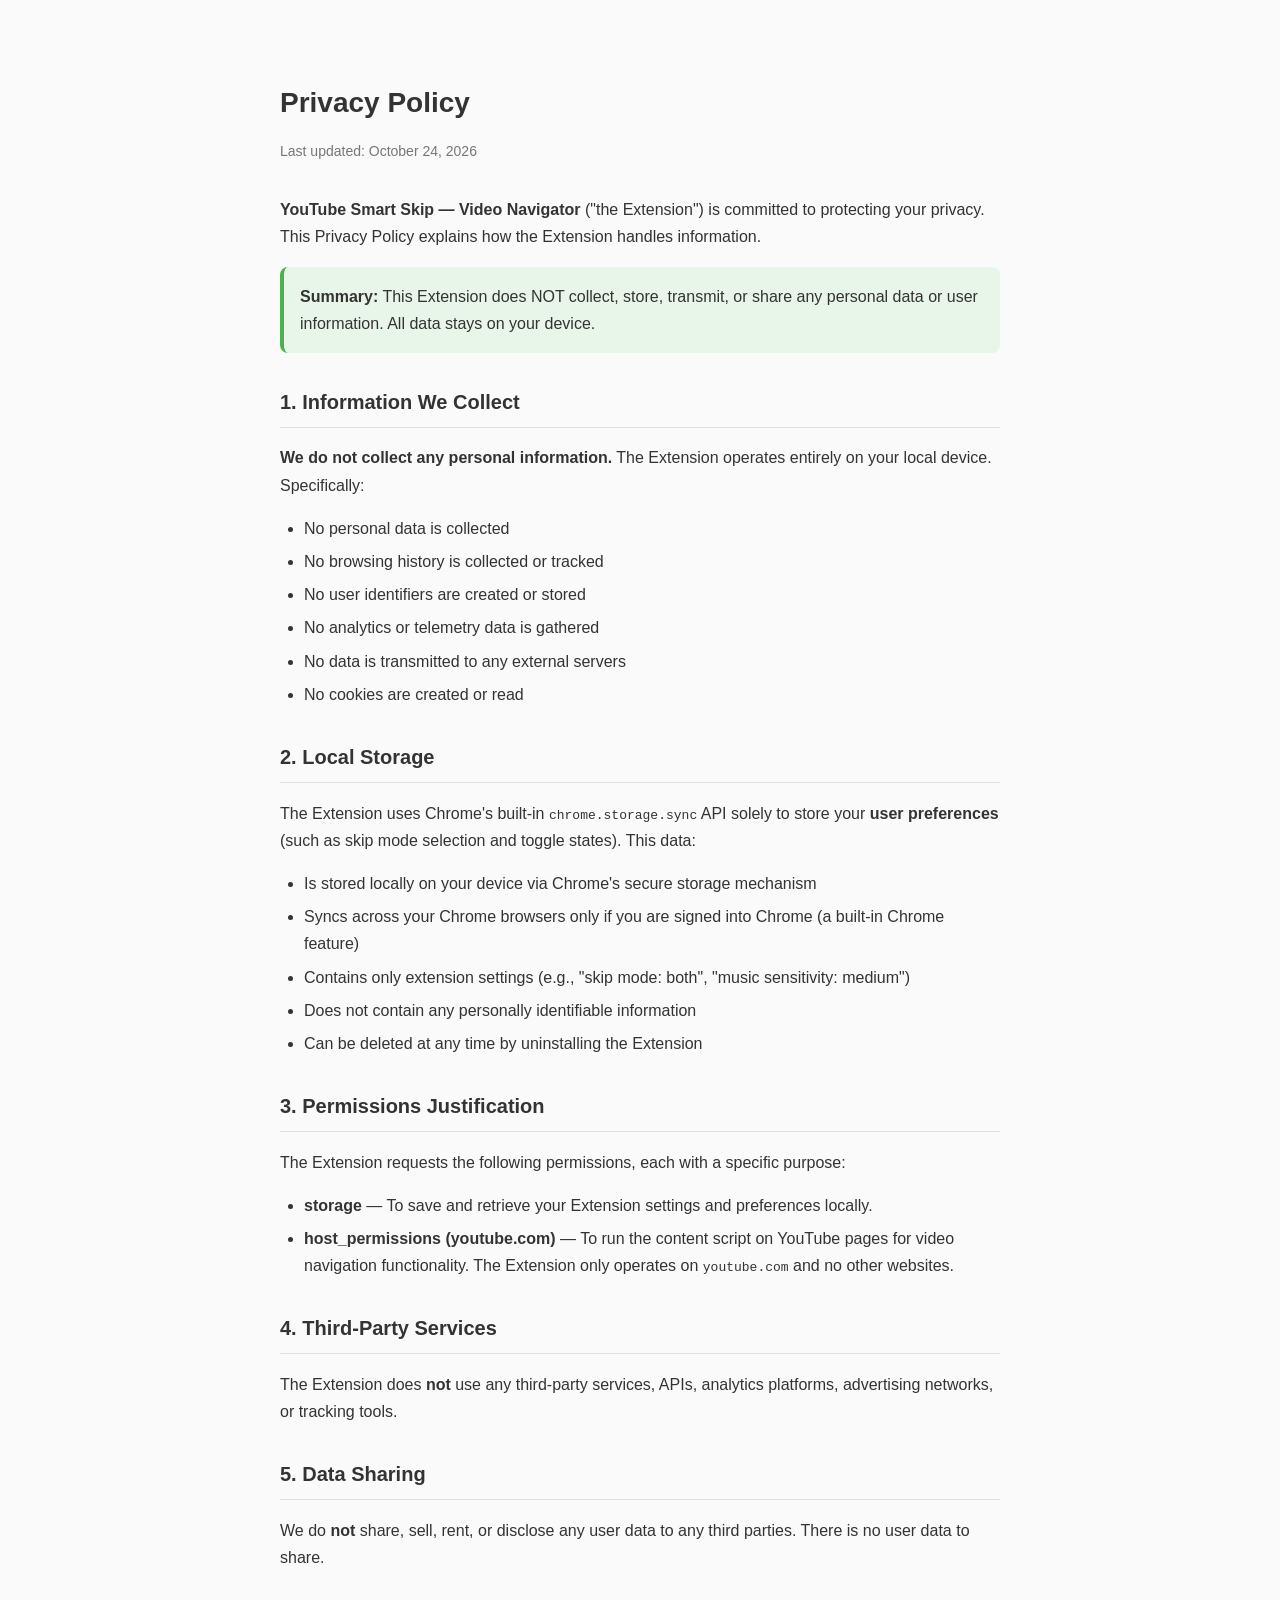
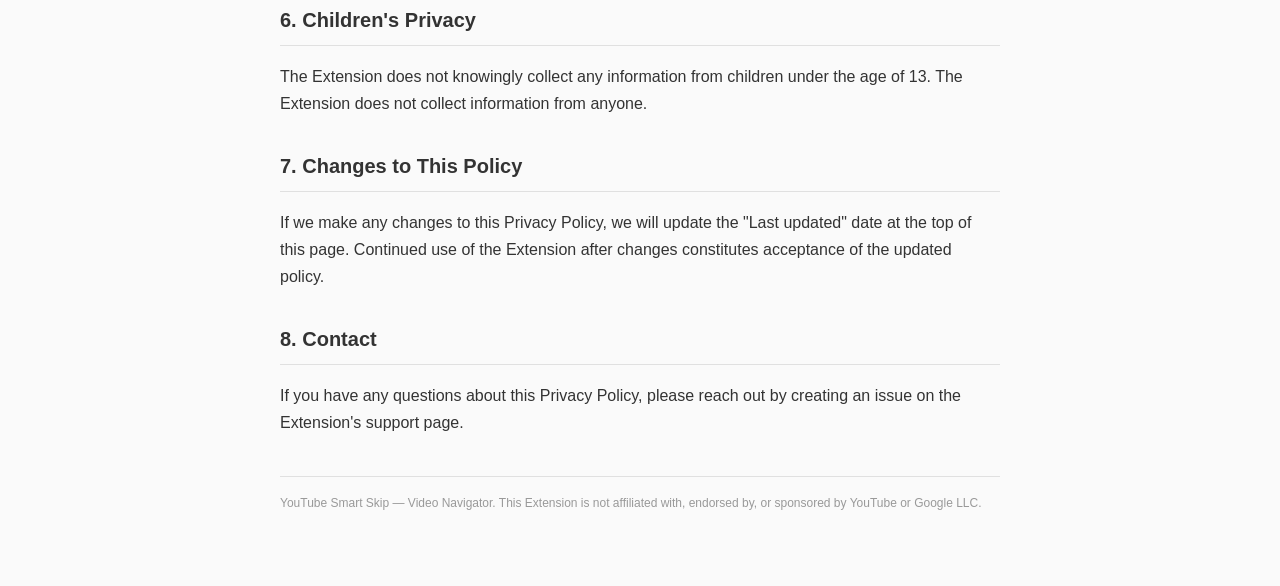
==== privacy_policy.html @ 668e6504 "feat: YouTube Smart Skip v6.0 - Ad removal + Music skip + Premium UI" ====
<!DOCTYPE html>
<html lang="en">
<head>
  <meta charset="UTF-8" />
  <meta name="viewport" content="width=device-width, initial-scale=1.0" />
  <title>Privacy Policy — YouTube Smart Skip</title>
  <style>
    body {
      font-family: -apple-system, BlinkMacSystemFont, 'Segoe UI', Roboto, sans-serif;
      max-width: 720px;
      margin: 40px auto;
      padding: 20px;
      line-height: 1.7;
      color: #333;
      background: #fafafa;
    }
    h1 { font-size: 28px; margin-bottom: 8px; }
    h2 { font-size: 20px; margin-top: 32px; border-bottom: 1px solid #e0e0e0; padding-bottom: 8px; }
    .last-updated { color: #777; font-size: 14px; margin-bottom: 32px; }
    ul { margin: 12px 0; padding-left: 24px; }
    li { margin: 6px 0; }
    .highlight { background: #e8f5e9; padding: 16px; border-radius: 8px; border-left: 4px solid #4caf50; margin: 16px 0; }
  </style>
</head>
<body>

  <h1>Privacy Policy</h1>
  <p class="last-updated">Last updated: October 24, 2026</p>

  <p><strong>YouTube Smart Skip — Video Navigator</strong> ("the Extension") is committed to protecting your privacy. This Privacy Policy explains how the Extension handles information.</p>

  <div class="highlight">
    <strong>Summary:</strong> This Extension does NOT collect, store, transmit, or share any personal data or user information. All data stays on your device.
  </div>

  <h2>1. Information We Collect</h2>
  <p><strong>We do not collect any personal information.</strong> The Extension operates entirely on your local device. Specifically:</p>
  <ul>
    <li>No personal data is collected</li>
    <li>No browsing history is collected or tracked</li>
    <li>No user identifiers are created or stored</li>
    <li>No analytics or telemetry data is gathered</li>
    <li>No data is transmitted to any external servers</li>
    <li>No cookies are created or read</li>
  </ul>

  <h2>2. Local Storage</h2>
  <p>The Extension uses Chrome's built-in <code>chrome.storage.sync</code> API solely to store your <strong>user preferences</strong> (such as skip mode selection and toggle states). This data:</p>
  <ul>
    <li>Is stored locally on your device via Chrome's secure storage mechanism</li>
    <li>Syncs across your Chrome browsers only if you are signed into Chrome (a built-in Chrome feature)</li>
    <li>Contains only extension settings (e.g., "skip mode: both", "music sensitivity: medium")</li>
    <li>Does not contain any personally identifiable information</li>
    <li>Can be deleted at any time by uninstalling the Extension</li>
  </ul>

  <h2>3. Permissions Justification</h2>
  <p>The Extension requests the following permissions, each with a specific purpose:</p>
  <ul>
    <li><strong>storage</strong> — To save and retrieve your Extension settings and preferences locally.</li>
    <li><strong>host_permissions (youtube.com)</strong> — To run the content script on YouTube pages for video navigation functionality. The Extension only operates on <code>youtube.com</code> and no other websites.</li>
  </ul>

  <h2>4. Third-Party Services</h2>
  <p>The Extension does <strong>not</strong> use any third-party services, APIs, analytics platforms, advertising networks, or tracking tools.</p>

  <h2>5. Data Sharing</h2>
  <p>We do <strong>not</strong> share, sell, rent, or disclose any user data to any third parties. There is no user data to share.</p>

  <h2>6. Children's Privacy</h2>
  <p>The Extension does not knowingly collect any information from children under the age of 13. The Extension does not collect information from anyone.</p>

  <h2>7. Changes to This Policy</h2>
  <p>If we make any changes to this Privacy Policy, we will update the "Last updated" date at the top of this page. Continued use of the Extension after changes constitutes acceptance of the updated policy.</p>

  <h2>8. Contact</h2>
  <p>If you have any questions about this Privacy Policy, please reach out by creating an issue on the Extension's support page.</p>

  <hr style="margin-top:40px;border:none;border-top:1px solid #e0e0e0;" />
  <p style="color:#999;font-size:12px;margin-top:16px;">YouTube Smart Skip — Video Navigator. This Extension is not affiliated with, endorsed by, or sponsored by YouTube or Google LLC.</p>

</body>
</html>
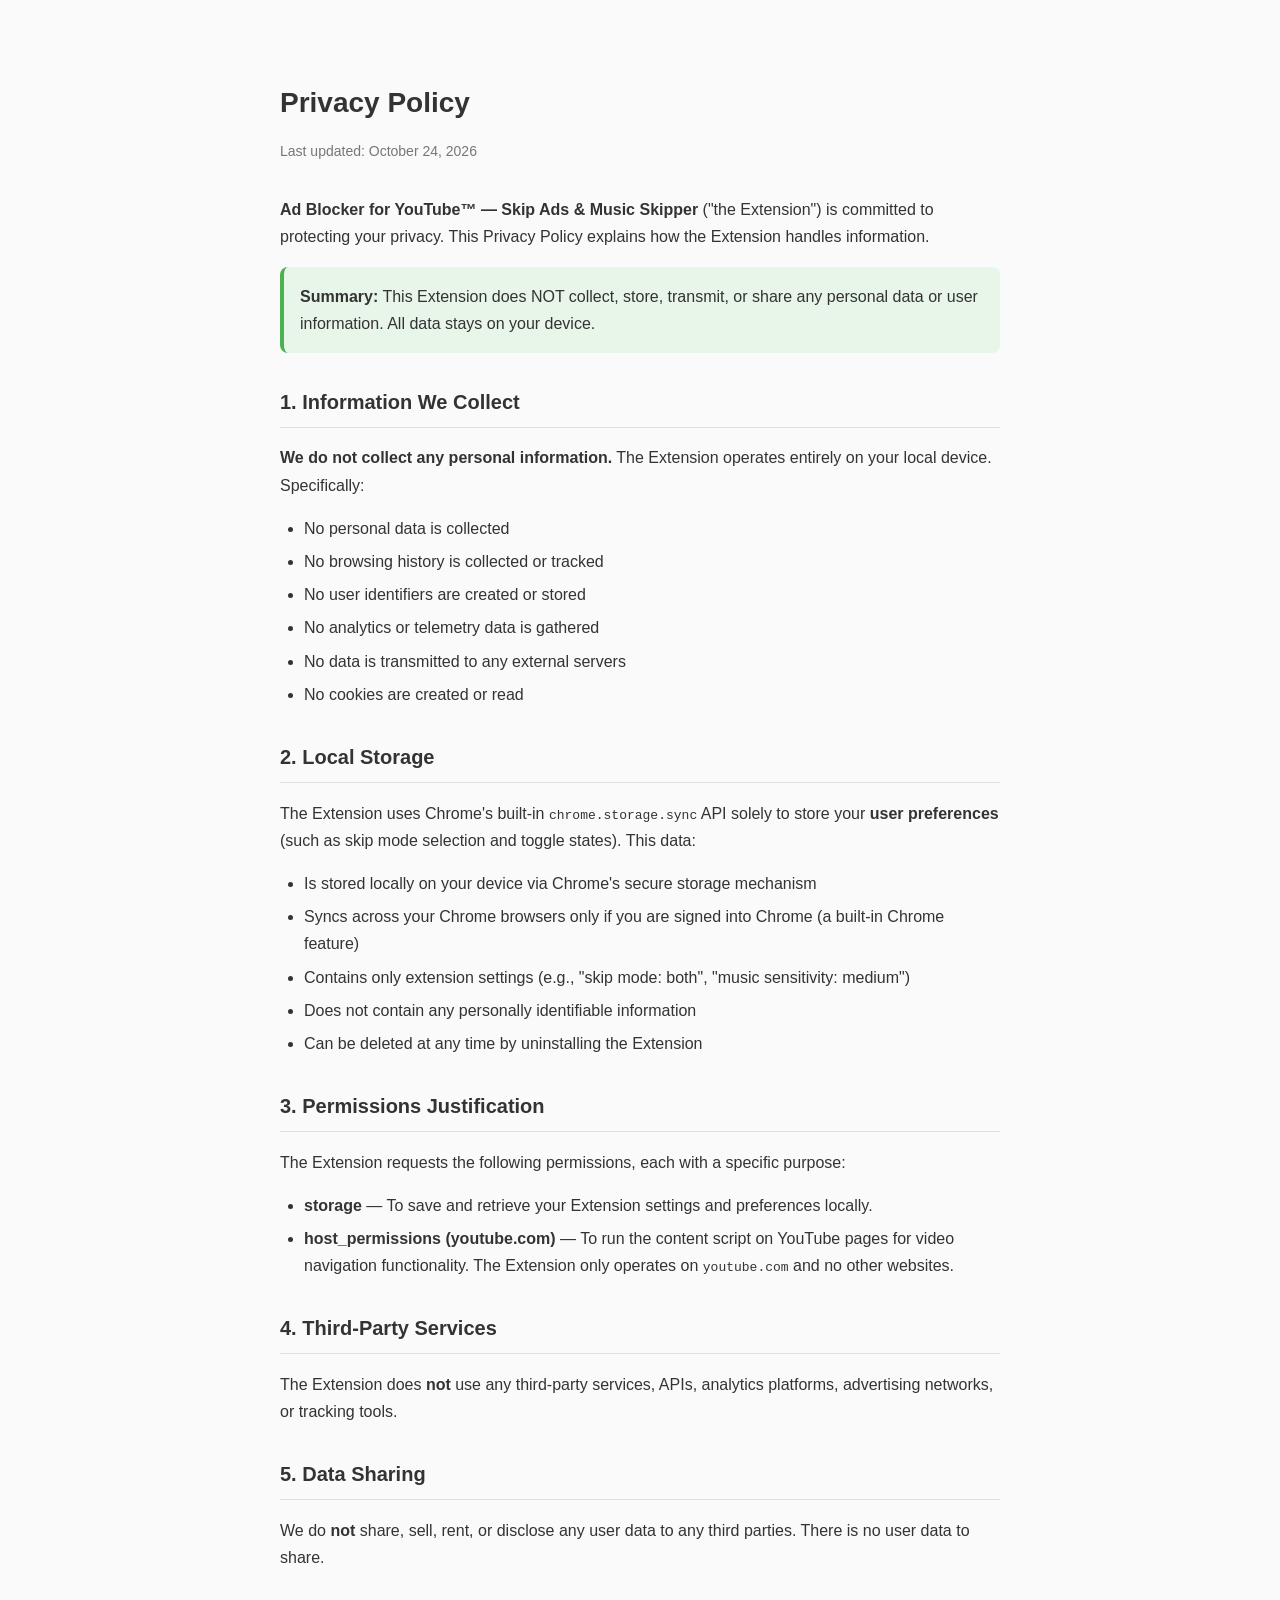
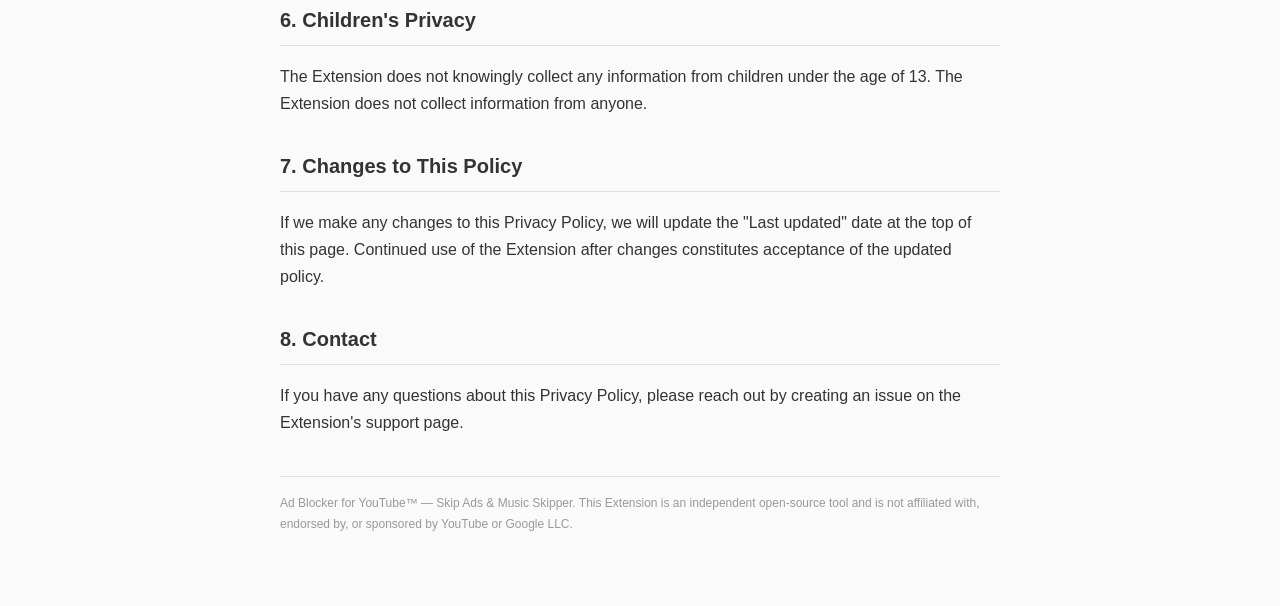
==== commit c7249d54: "docs: align extension name in privacy_policy.html for Chrome Web Store compliance" ====
--- a/privacy_policy.html
+++ b/privacy_policy.html
@@ -3,7 +3,7 @@
 <head>
   <meta charset="UTF-8" />
   <meta name="viewport" content="width=device-width, initial-scale=1.0" />
-  <title>Privacy Policy — YouTube Smart Skip</title>
+  <title>Privacy Policy — Ad Blocker for YouTube™</title>
   <style>
     body {
       font-family: -apple-system, BlinkMacSystemFont, 'Segoe UI', Roboto, sans-serif;
@@ -27,7 +27,7 @@
   <h1>Privacy Policy</h1>
   <p class="last-updated">Last updated: October 24, 2026</p>
 
-  <p><strong>YouTube Smart Skip — Video Navigator</strong> ("the Extension") is committed to protecting your privacy. This Privacy Policy explains how the Extension handles information.</p>
+  <p><strong>Ad Blocker for YouTube™ — Skip Ads & Music Skipper</strong> ("the Extension") is committed to protecting your privacy. This Privacy Policy explains how the Extension handles information.</p>
 
   <div class="highlight">
     <strong>Summary:</strong> This Extension does NOT collect, store, transmit, or share any personal data or user information. All data stays on your device.
@@ -77,7 +77,7 @@
   <p>If you have any questions about this Privacy Policy, please reach out by creating an issue on the Extension's support page.</p>
 
   <hr style="margin-top:40px;border:none;border-top:1px solid #e0e0e0;" />
-  <p style="color:#999;font-size:12px;margin-top:16px;">YouTube Smart Skip — Video Navigator. This Extension is not affiliated with, endorsed by, or sponsored by YouTube or Google LLC.</p>
+  <p style="color:#999;font-size:12px;margin-top:16px;">Ad Blocker for YouTube™ — Skip Ads & Music Skipper. This Extension is an independent open-source tool and is not affiliated with, endorsed by, or sponsored by YouTube or Google LLC.</p>
 
 </body>
 </html>
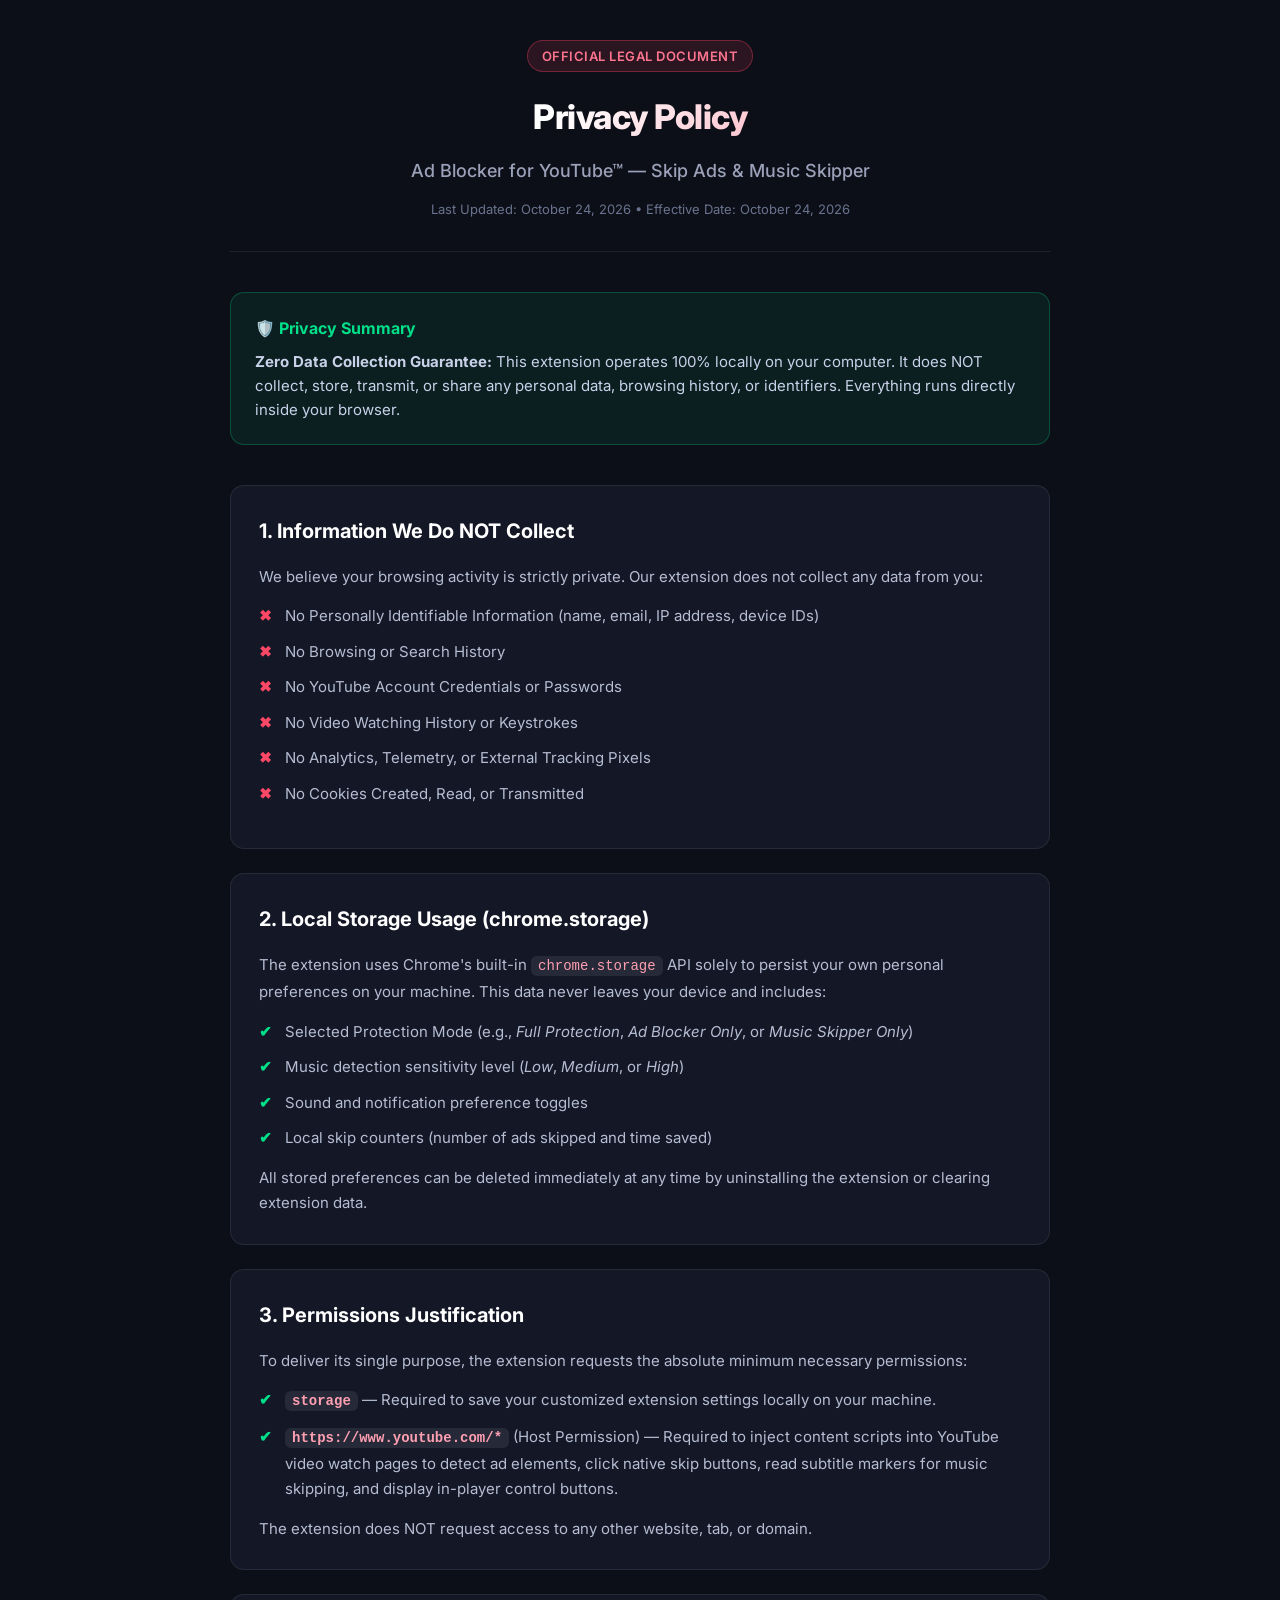
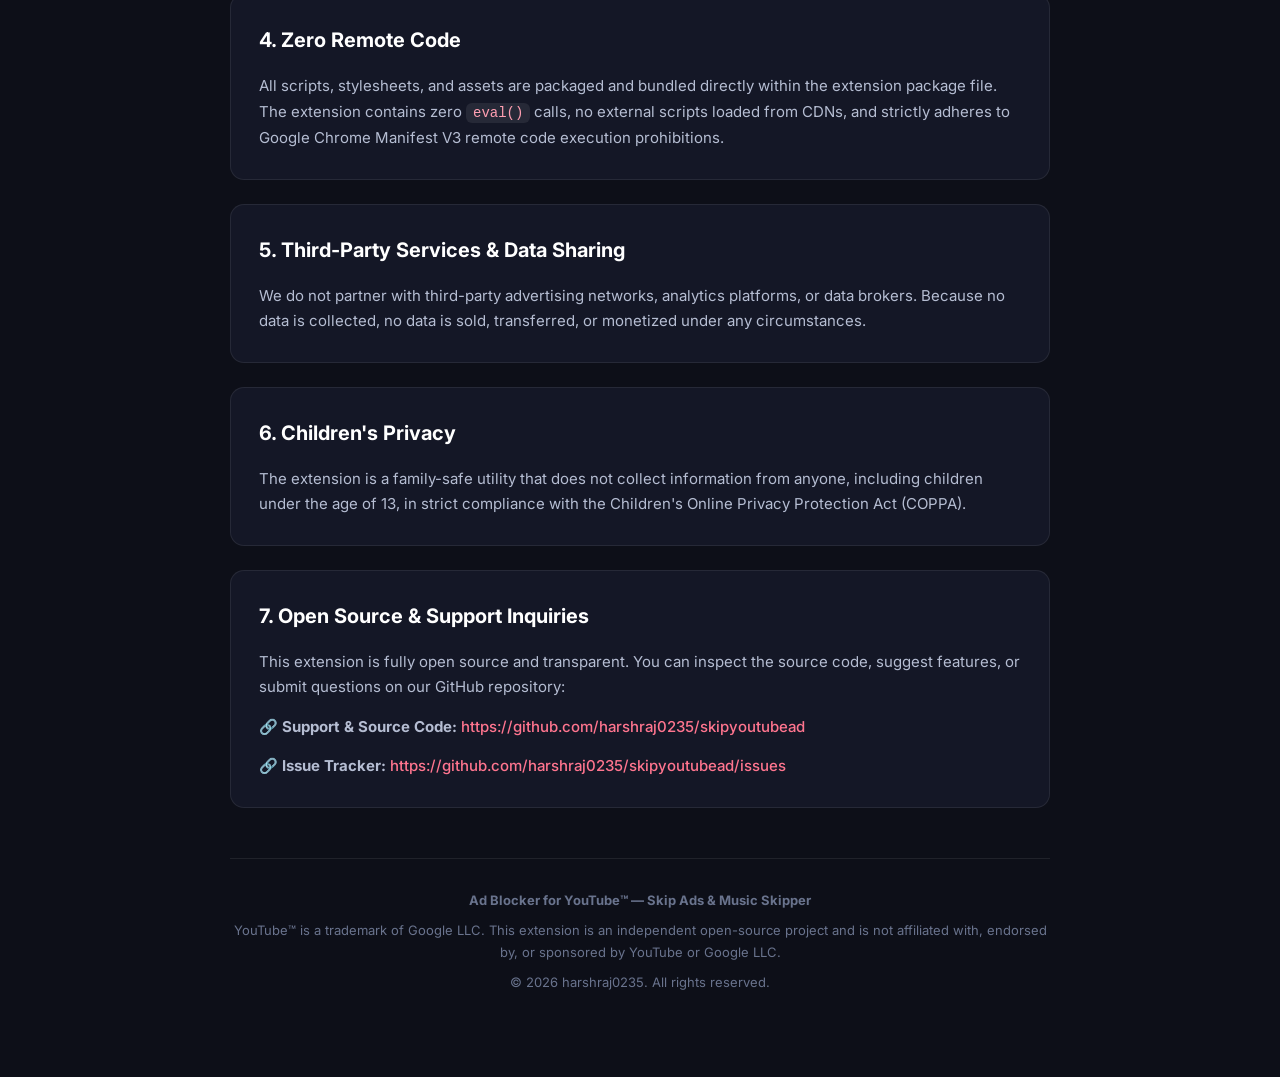
==== commit 4789a20e: "feat(pages): add index.html, .nojekyll, and modern responsive privacy policy for GitHub Pages" ====
--- a/privacy_policy.html
+++ b/privacy_policy.html
@@ -4,80 +4,278 @@
   <meta charset="UTF-8" />
   <meta name="viewport" content="width=device-width, initial-scale=1.0" />
   <title>Privacy Policy — Ad Blocker for YouTube™</title>
+  <meta name="description" content="Privacy Policy for Ad Blocker for YouTube™ — Skip Ads & Music Skipper Chrome Extension. 100% Local, Zero Data Collection." />
+  <link rel="preconnect" href="https://fonts.googleapis.com" />
+  <link href="https://fonts.googleapis.com/css2?family=Inter:wght@400;500;600;700;800&display=swap" rel="stylesheet" />
   <style>
+    :root {
+      --bg: #0d0f18;
+      --card-bg: #141726;
+      --card-border: rgba(255, 255, 255, 0.08);
+      --text-main: #f1f3f9;
+      --text-muted: #9aa1b8;
+      --accent-coral: #ff4766;
+      --accent-purple: #7928ca;
+      --accent-green: #00df89;
+      --font: 'Inter', -apple-system, BlinkMacSystemFont, 'Segoe UI', Roboto, sans-serif;
+    }
+
+    * {
+      box-sizing: border-box;
+      margin: 0;
+      padding: 0;
+    }
+
     body {
-      font-family: -apple-system, BlinkMacSystemFont, 'Segoe UI', Roboto, sans-serif;
-      max-width: 720px;
-      margin: 40px auto;
-      padding: 20px;
+      background-color: var(--bg);
+      color: var(--text-main);
+      font-family: var(--font);
       line-height: 1.7;
-      color: #333;
-      background: #fafafa;
-    }
-    h1 { font-size: 28px; margin-bottom: 8px; }
-    h2 { font-size: 20px; margin-top: 32px; border-bottom: 1px solid #e0e0e0; padding-bottom: 8px; }
-    .last-updated { color: #777; font-size: 14px; margin-bottom: 32px; }
-    ul { margin: 12px 0; padding-left: 24px; }
-    li { margin: 6px 0; }
-    .highlight { background: #e8f5e9; padding: 16px; border-radius: 8px; border-left: 4px solid #4caf50; margin: 16px 0; }
+      padding: 40px 20px 80px;
+      -webkit-font-smoothing: antialiased;
+    }
+
+    .container {
+      max-width: 820px;
+      margin: 0 auto;
+    }
+
+    header {
+      text-align: center;
+      margin-bottom: 40px;
+      padding-bottom: 30px;
+      border-bottom: 1px solid var(--card-border);
+    }
+
+    .badge {
+      display: inline-flex;
+      align-items: center;
+      gap: 6px;
+      background: rgba(255, 71, 102, 0.12);
+      border: 1px solid rgba(255, 71, 102, 0.35);
+      color: #ff758f;
+      font-size: 13px;
+      font-weight: 600;
+      padding: 4px 14px;
+      border-radius: 999px;
+      margin-bottom: 16px;
+      text-transform: uppercase;
+      letter-spacing: 0.5px;
+    }
+
+    h1 {
+      font-size: 34px;
+      font-weight: 800;
+      letter-spacing: -0.5px;
+      margin-bottom: 10px;
+      background: linear-gradient(135deg, #ffffff 40%, #ff758f 100%);
+      -webkit-background-clip: text;
+      -webkit-text-fill-color: transparent;
+    }
+
+    .ext-title {
+      font-size: 18px;
+      color: var(--text-muted);
+      font-weight: 500;
+      margin-bottom: 12px;
+    }
+
+    .last-updated {
+      font-size: 13px;
+      color: #69738d;
+    }
+
+    .highlight-card {
+      background: rgba(0, 223, 137, 0.08);
+      border: 1px solid rgba(0, 223, 137, 0.25);
+      border-radius: 14px;
+      padding: 22px 24px;
+      margin: 30px 0 40px;
+    }
+
+    .highlight-card h3 {
+      color: var(--accent-green);
+      font-size: 16px;
+      font-weight: 700;
+      margin-bottom: 8px;
+      display: flex;
+      align-items: center;
+      gap: 8px;
+    }
+
+    .highlight-card p {
+      font-size: 15px;
+      color: #c9d1e9;
+      line-height: 1.6;
+    }
+
+    .section {
+      background: var(--card-bg);
+      border: 1px solid var(--card-border);
+      border-radius: 14px;
+      padding: 28px;
+      margin-bottom: 24px;
+    }
+
+    .section h2 {
+      font-size: 20px;
+      font-weight: 700;
+      color: #fff;
+      margin-bottom: 16px;
+      display: flex;
+      align-items: center;
+      gap: 10px;
+    }
+
+    .section p {
+      color: #b5bdd2;
+      font-size: 15px;
+      margin-bottom: 14px;
+    }
+
+    .section p:last-child {
+      margin-bottom: 0;
+    }
+
+    ul {
+      list-style: none;
+      margin: 14px 0;
+    }
+
+    li {
+      position: relative;
+      padding-left: 26px;
+      margin-bottom: 10px;
+      color: #b5bdd2;
+      font-size: 15px;
+    }
+
+    li::before {
+      content: "✔";
+      position: absolute;
+      left: 0;
+      color: var(--accent-green);
+      font-weight: bold;
+    }
+
+    li.denied::before {
+      content: "✖";
+      color: var(--accent-coral);
+    }
+
+    code {
+      background: rgba(255, 255, 255, 0.08);
+      padding: 2px 7px;
+      border-radius: 6px;
+      font-family: Consolas, monospace;
+      font-size: 14px;
+      color: #ff9fb2;
+    }
+
+    a {
+      color: #ff758f;
+      text-decoration: none;
+      font-weight: 500;
+      transition: color 0.2s;
+    }
+
+    a:hover {
+      color: #ffffff;
+      text-decoration: underline;
+    }
+
+    footer {
+      text-align: center;
+      margin-top: 50px;
+      padding-top: 30px;
+      border-top: 1px solid var(--card-border);
+      color: #69738d;
+      font-size: 13px;
+    }
+
+    footer p {
+      margin-bottom: 8px;
+    }
   </style>
 </head>
 <body>
 
-  <h1>Privacy Policy</h1>
-  <p class="last-updated">Last updated: October 24, 2026</p>
-
-  <p><strong>Ad Blocker for YouTube™ — Skip Ads & Music Skipper</strong> ("the Extension") is committed to protecting your privacy. This Privacy Policy explains how the Extension handles information.</p>
-
-  <div class="highlight">
-    <strong>Summary:</strong> This Extension does NOT collect, store, transmit, or share any personal data or user information. All data stays on your device.
+  <div class="container">
+    <header>
+      <div class="badge">Official Legal Document</div>
+      <h1>Privacy Policy</h1>
+      <div class="ext-title">Ad Blocker for YouTube™ — Skip Ads & Music Skipper</div>
+      <div class="last-updated">Last Updated: October 24, 2026 • Effective Date: October 24, 2026</div>
+    </header>
+
+    <div class="highlight-card">
+      <h3>🛡️ Privacy Summary</h3>
+      <p><strong>Zero Data Collection Guarantee:</strong> This extension operates 100% locally on your computer. It does NOT collect, store, transmit, or share any personal data, browsing history, or identifiers. Everything runs directly inside your browser.</p>
+    </div>
+
+    <div class="section">
+      <h2>1. Information We Do NOT Collect</h2>
+      <p>We believe your browsing activity is strictly private. Our extension does not collect any data from you:</p>
+      <ul>
+        <li class="denied">No Personally Identifiable Information (name, email, IP address, device IDs)</li>
+        <li class="denied">No Browsing or Search History</li>
+        <li class="denied">No YouTube Account Credentials or Passwords</li>
+        <li class="denied">No Video Watching History or Keystrokes</li>
+        <li class="denied">No Analytics, Telemetry, or External Tracking Pixels</li>
+        <li class="denied">No Cookies Created, Read, or Transmitted</li>
+      </ul>
+    </div>
+
+    <div class="section">
+      <h2>2. Local Storage Usage (chrome.storage)</h2>
+      <p>The extension uses Chrome's built-in <code>chrome.storage</code> API solely to persist your own personal preferences on your machine. This data never leaves your device and includes:</p>
+      <ul>
+        <li>Selected Protection Mode (e.g., <em>Full Protection</em>, <em>Ad Blocker Only</em>, or <em>Music Skipper Only</em>)</li>
+        <li>Music detection sensitivity level (<em>Low</em>, <em>Medium</em>, or <em>High</em>)</li>
+        <li>Sound and notification preference toggles</li>
+        <li>Local skip counters (number of ads skipped and time saved)</li>
+      </ul>
+      <p>All stored preferences can be deleted immediately at any time by uninstalling the extension or clearing extension data.</p>
+    </div>
+
+    <div class="section">
+      <h2>3. Permissions Justification</h2>
+      <p>To deliver its single purpose, the extension requests the absolute minimum necessary permissions:</p>
+      <ul>
+        <li><strong><code>storage</code></strong> — Required to save your customized extension settings locally on your machine.</li>
+        <li><strong><code>https://www.youtube.com/*</code></strong> (Host Permission) — Required to inject content scripts into YouTube video watch pages to detect ad elements, click native skip buttons, read subtitle markers for music skipping, and display in-player control buttons.</li>
+      </ul>
+      <p>The extension does NOT request access to any other website, tab, or domain.</p>
+    </div>
+
+    <div class="section">
+      <h2>4. Zero Remote Code</h2>
+      <p>All scripts, stylesheets, and assets are packaged and bundled directly within the extension package file. The extension contains zero <code>eval()</code> calls, no external scripts loaded from CDNs, and strictly adheres to Google Chrome Manifest V3 remote code execution prohibitions.</p>
+    </div>
+
+    <div class="section">
+      <h2>5. Third-Party Services & Data Sharing</h2>
+      <p>We do not partner with third-party advertising networks, analytics platforms, or data brokers. Because no data is collected, no data is sold, transferred, or monetized under any circumstances.</p>
+    </div>
+
+    <div class="section">
+      <h2>6. Children's Privacy</h2>
+      <p>The extension is a family-safe utility that does not collect information from anyone, including children under the age of 13, in strict compliance with the Children's Online Privacy Protection Act (COPPA).</p>
+    </div>
+
+    <div class="section">
+      <h2>7. Open Source & Support Inquiries</h2>
+      <p>This extension is fully open source and transparent. You can inspect the source code, suggest features, or submit questions on our GitHub repository:</p>
+      <p>🔗 <strong>Support & Source Code:</strong> <a href="https://github.com/harshraj0235/skipyoutubead" target="_blank" rel="noopener">https://github.com/harshraj0235/skipyoutubead</a></p>
+      <p>🔗 <strong>Issue Tracker:</strong> <a href="https://github.com/harshraj0235/skipyoutubead/issues" target="_blank" rel="noopener">https://github.com/harshraj0235/skipyoutubead/issues</a></p>
+    </div>
+
+    <footer>
+      <p><strong>Ad Blocker for YouTube™ — Skip Ads & Music Skipper</strong></p>
+      <p>YouTube™ is a trademark of Google LLC. This extension is an independent open-source project and is not affiliated with, endorsed by, or sponsored by YouTube or Google LLC.</p>
+      <p>© 2026 harshraj0235. All rights reserved.</p>
+    </footer>
   </div>
-
-  <h2>1. Information We Collect</h2>
-  <p><strong>We do not collect any personal information.</strong> The Extension operates entirely on your local device. Specifically:</p>
-  <ul>
-    <li>No personal data is collected</li>
-    <li>No browsing history is collected or tracked</li>
-    <li>No user identifiers are created or stored</li>
-    <li>No analytics or telemetry data is gathered</li>
-    <li>No data is transmitted to any external servers</li>
-    <li>No cookies are created or read</li>
-  </ul>
-
-  <h2>2. Local Storage</h2>
-  <p>The Extension uses Chrome's built-in <code>chrome.storage.sync</code> API solely to store your <strong>user preferences</strong> (such as skip mode selection and toggle states). This data:</p>
-  <ul>
-    <li>Is stored locally on your device via Chrome's secure storage mechanism</li>
-    <li>Syncs across your Chrome browsers only if you are signed into Chrome (a built-in Chrome feature)</li>
-    <li>Contains only extension settings (e.g., "skip mode: both", "music sensitivity: medium")</li>
-    <li>Does not contain any personally identifiable information</li>
-    <li>Can be deleted at any time by uninstalling the Extension</li>
-  </ul>
-
-  <h2>3. Permissions Justification</h2>
-  <p>The Extension requests the following permissions, each with a specific purpose:</p>
-  <ul>
-    <li><strong>storage</strong> — To save and retrieve your Extension settings and preferences locally.</li>
-    <li><strong>host_permissions (youtube.com)</strong> — To run the content script on YouTube pages for video navigation functionality. The Extension only operates on <code>youtube.com</code> and no other websites.</li>
-  </ul>
-
-  <h2>4. Third-Party Services</h2>
-  <p>The Extension does <strong>not</strong> use any third-party services, APIs, analytics platforms, advertising networks, or tracking tools.</p>
-
-  <h2>5. Data Sharing</h2>
-  <p>We do <strong>not</strong> share, sell, rent, or disclose any user data to any third parties. There is no user data to share.</p>
-
-  <h2>6. Children's Privacy</h2>
-  <p>The Extension does not knowingly collect any information from children under the age of 13. The Extension does not collect information from anyone.</p>
-
-  <h2>7. Changes to This Policy</h2>
-  <p>If we make any changes to this Privacy Policy, we will update the "Last updated" date at the top of this page. Continued use of the Extension after changes constitutes acceptance of the updated policy.</p>
-
-  <h2>8. Contact</h2>
-  <p>If you have any questions about this Privacy Policy, please reach out by creating an issue on the Extension's support page.</p>
-
-  <hr style="margin-top:40px;border:none;border-top:1px solid #e0e0e0;" />
-  <p style="color:#999;font-size:12px;margin-top:16px;">Ad Blocker for YouTube™ — Skip Ads & Music Skipper. This Extension is an independent open-source tool and is not affiliated with, endorsed by, or sponsored by YouTube or Google LLC.</p>
 
 </body>
 </html>
